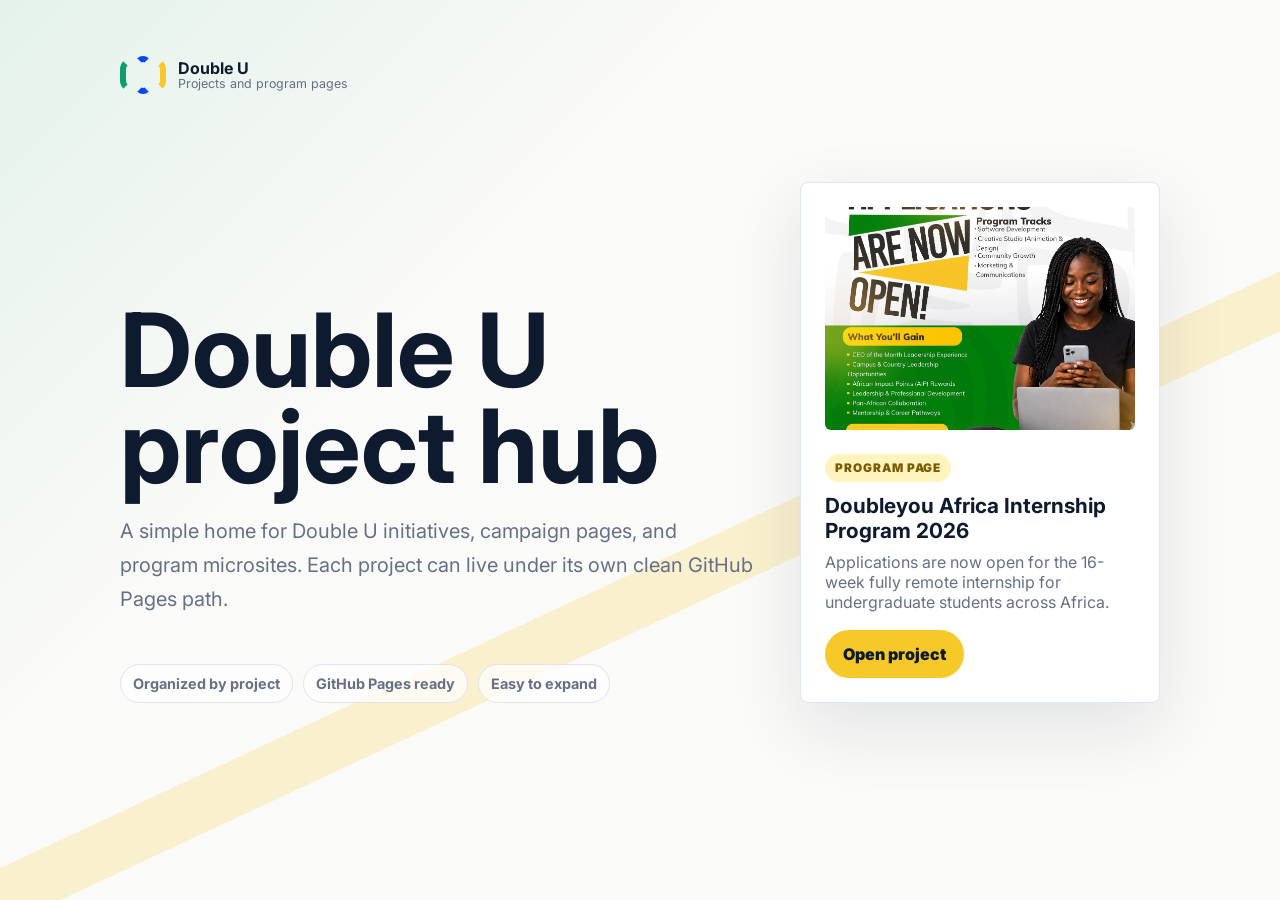
==== index.html @ 941894be "feat: build Doubleyou internship landing page" ====
<!DOCTYPE html>
<html lang="en">
  <head>
    <meta charset="UTF-8" />
    <meta name="viewport" content="width=device-width, initial-scale=1.0" />
    <title>Double U Projects | Doubleyou</title>
    <meta
      name="description"
      content="A clean project hub for Double U initiatives, programs, and landing pages."
    />
    <meta name="theme-color" content="#0E1B2E" />
    <link rel="preconnect" href="https://fonts.googleapis.com" />
    <link rel="preconnect" href="https://fonts.gstatic.com" crossorigin />
    <link
      href="https://fonts.googleapis.com/css2?family=Inter:wght@400;500;600;700;800;900&display=swap"
      rel="stylesheet"
    />
    <style>
      :root {
        --green: #0b9f6e;
        --gold: #f7c928;
        --navy: #0e1b2e;
        --muted: #667085;
        --warm: #fafaf8;
        --line: #dfe5ec;
        font-family: Inter, system-ui, -apple-system, BlinkMacSystemFont, "Segoe UI", sans-serif;
      }

      * { box-sizing: border-box; }
      body {
        margin: 0;
        min-height: 100vh;
        background:
          linear-gradient(135deg, rgba(11, 159, 110, 0.09), transparent 34%),
          linear-gradient(155deg, transparent 0 58%, rgba(247, 201, 40, 0.2) 58% 62%, transparent 62%),
          var(--warm);
        color: var(--navy);
      }
      main {
        width: min(1040px, calc(100% - 32px));
        margin: 0 auto;
        padding: 56px 0;
      }
      .brand {
        display: inline-flex;
        align-items: center;
        gap: 12px;
        margin-bottom: 88px;
        color: var(--navy);
        text-decoration: none;
      }
      .mark {
        position: relative;
        width: 46px;
        height: 38px;
      }
      .mark span {
        position: absolute;
        border: 6px solid transparent;
        border-radius: 999px;
      }
      .mark span:nth-child(1) { inset: 2px 23px 2px 0; border-left-color: var(--green); }
      .mark span:nth-child(2) { inset: 0 15px; border-top-color: #0047ff; border-bottom-color: #0047ff; }
      .mark span:nth-child(3) { inset: 2px 0 2px 23px; border-right-color: var(--gold); }
      .brand strong,
      .brand small { display: block; }
      .brand strong { line-height: 1; }
      .brand small { color: var(--muted); font-size: 0.78rem; }
      .hero {
        display: grid;
        grid-template-columns: minmax(0, 1fr) 360px;
        gap: 44px;
        align-items: end;
      }
      h1 {
        max-width: 760px;
        margin: 0 0 20px;
        font-size: clamp(3rem, 8vw, 6.8rem);
        line-height: 0.94;
        letter-spacing: 0;
      }
      .lead {
        max-width: 660px;
        margin: 0 0 34px;
        color: var(--muted);
        font-size: clamp(1.08rem, 2vw, 1.25rem);
        line-height: 1.7;
      }
      .project-card {
        display: block;
        padding: 24px;
        border: 1px solid var(--line);
        border-radius: 8px;
        background: #fff;
        color: inherit;
        text-decoration: none;
        box-shadow: 0 24px 70px rgba(14, 27, 46, 0.1);
        transition: transform 180ms ease, box-shadow 180ms ease;
      }
      .project-card:hover { transform: translateY(-4px); box-shadow: 0 30px 80px rgba(14, 27, 46, 0.14); }
      .project-card img {
        width: 100%;
        aspect-ratio: 1 / 0.72;
        object-fit: cover;
        border-radius: 6px;
        margin-bottom: 20px;
      }
      .tag {
        display: inline-flex;
        margin-bottom: 12px;
        padding: 7px 10px;
        border-radius: 999px;
        background: #fff4bd;
        color: #7a5b00;
        font-size: 0.74rem;
        font-weight: 900;
        letter-spacing: 0.08em;
        text-transform: uppercase;
      }
      h2 { margin: 0 0 8px; font-size: 1.3rem; line-height: 1.2; }
      .project-card p { margin: 0 0 18px; color: var(--muted); }
      .button {
        display: inline-flex;
        align-items: center;
        justify-content: center;
        min-height: 48px;
        padding: 13px 18px;
        border-radius: 999px;
        background: var(--gold);
        color: var(--navy);
        font-weight: 900;
      }
      .notes {
        display: flex;
        flex-wrap: wrap;
        gap: 10px;
        margin-top: 48px;
      }
      .notes span {
        padding: 10px 12px;
        border: 1px solid var(--line);
        border-radius: 999px;
        background: rgba(255, 255, 255, 0.72);
        color: var(--muted);
        font-size: 0.9rem;
        font-weight: 700;
      }
      @media (max-width: 820px) {
        main { padding: 32px 0 96px; }
        .brand { margin-bottom: 56px; }
        .hero { grid-template-columns: 1fr; }
      }
    </style>
  </head>
  <body>
    <main>
      <a class="brand" href="./" aria-label="Double U project hub">
        <span class="mark" aria-hidden="true"><span></span><span></span><span></span></span>
        <span>
          <strong>Double U</strong>
          <small>Projects and program pages</small>
        </span>
      </a>

      <section class="hero" aria-labelledby="page-title">
        <div>
          <h1 id="page-title">Double U project hub</h1>
          <p class="lead">
            A simple home for Double U initiatives, campaign pages, and program microsites. Each project can live under its own clean GitHub Pages path.
          </p>
          <div class="notes" aria-label="Site organization notes">
            <span>Organized by project</span>
            <span>GitHub Pages ready</span>
            <span>Easy to expand</span>
          </div>
        </div>

        <a class="project-card" href="africa-internship-program-2026/">
          <img src="assets/doubleyou-internship-flyer-optimized.jpg" alt="Doubleyou Africa Internship Program flyer preview" />
          <span class="tag">Program page</span>
          <h2>Doubleyou Africa Internship Program 2026</h2>
          <p>Applications are now open for the 16-week fully remote internship for undergraduate students across Africa.</p>
          <span class="button">Open project</span>
        </a>
      </section>
    </main>
  </body>
</html>
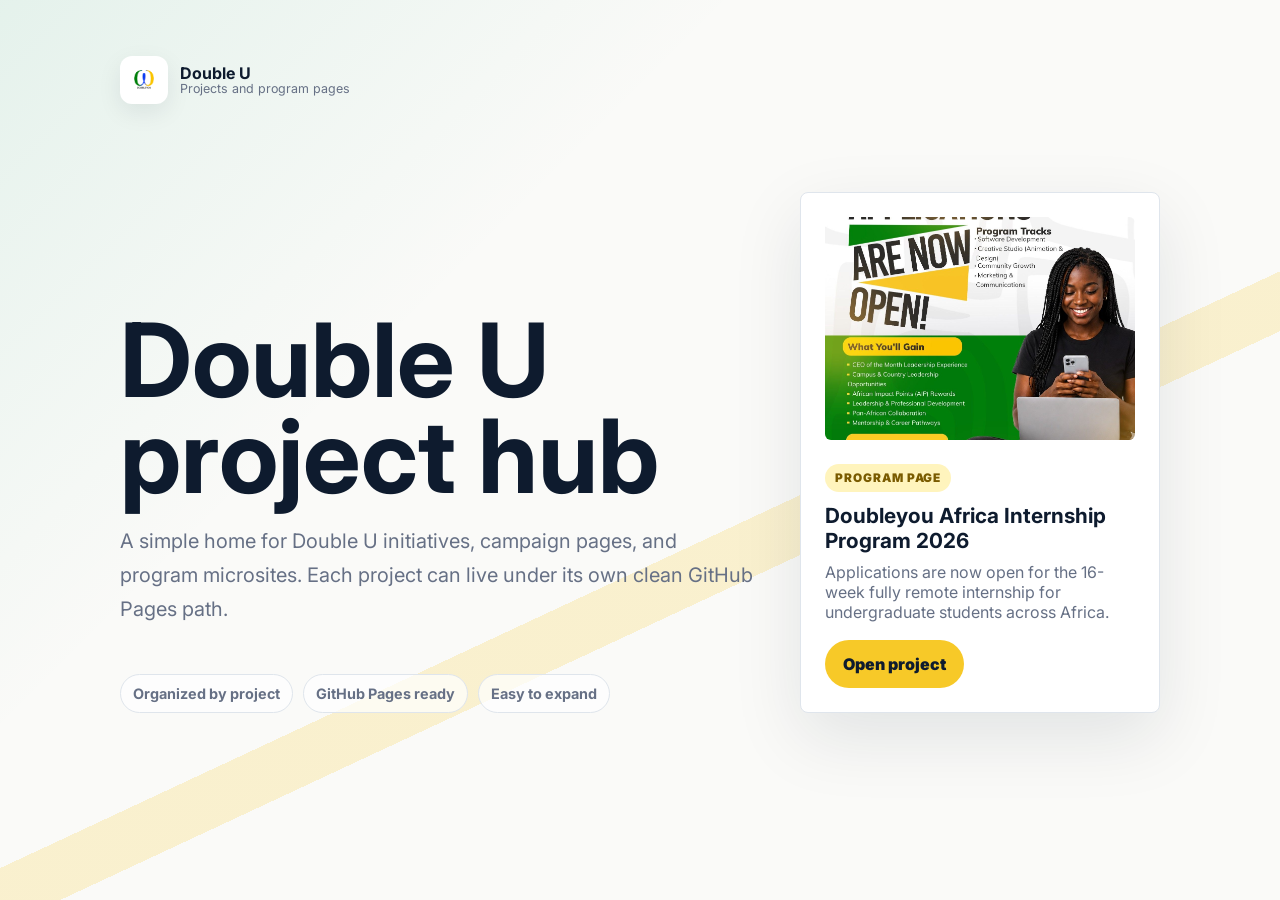
==== commit d0780cc6: "fix: use official Doubleyou logo" ====
--- a/index.html
+++ b/index.html
@@ -9,6 +9,8 @@
       content="A clean project hub for Double U initiatives, programs, and landing pages."
     />
     <meta name="theme-color" content="#0E1B2E" />
+    <link rel="icon" type="image/jpeg" href="assets/doubleyou-logo-official.jpg" />
+    <link rel="apple-touch-icon" href="assets/doubleyou-logo-official.jpg" />
     <link rel="preconnect" href="https://fonts.googleapis.com" />
     <link rel="preconnect" href="https://fonts.gstatic.com" crossorigin />
     <link
@@ -50,18 +52,14 @@
         text-decoration: none;
       }
       .mark {
-        position: relative;
-        width: 46px;
-        height: 38px;
+        width: 48px;
+        height: 48px;
+        object-fit: contain;
+        border-radius: 12px;
+        background: #fff;
+        padding: 4px;
+        box-shadow: 0 8px 24px rgba(14, 27, 46, 0.08);
       }
-      .mark span {
-        position: absolute;
-        border: 6px solid transparent;
-        border-radius: 999px;
-      }
-      .mark span:nth-child(1) { inset: 2px 23px 2px 0; border-left-color: var(--green); }
-      .mark span:nth-child(2) { inset: 0 15px; border-top-color: #0047ff; border-bottom-color: #0047ff; }
-      .mark span:nth-child(3) { inset: 2px 0 2px 23px; border-right-color: var(--gold); }
       .brand strong,
       .brand small { display: block; }
       .brand strong { line-height: 1; }
@@ -155,7 +153,7 @@
   <body>
     <main>
       <a class="brand" href="./" aria-label="Double U project hub">
-        <span class="mark" aria-hidden="true"><span></span><span></span><span></span></span>
+        <img class="mark" src="assets/doubleyou-logo-official.jpg" alt="" />
         <span>
           <strong>Double U</strong>
           <small>Projects and program pages</small>
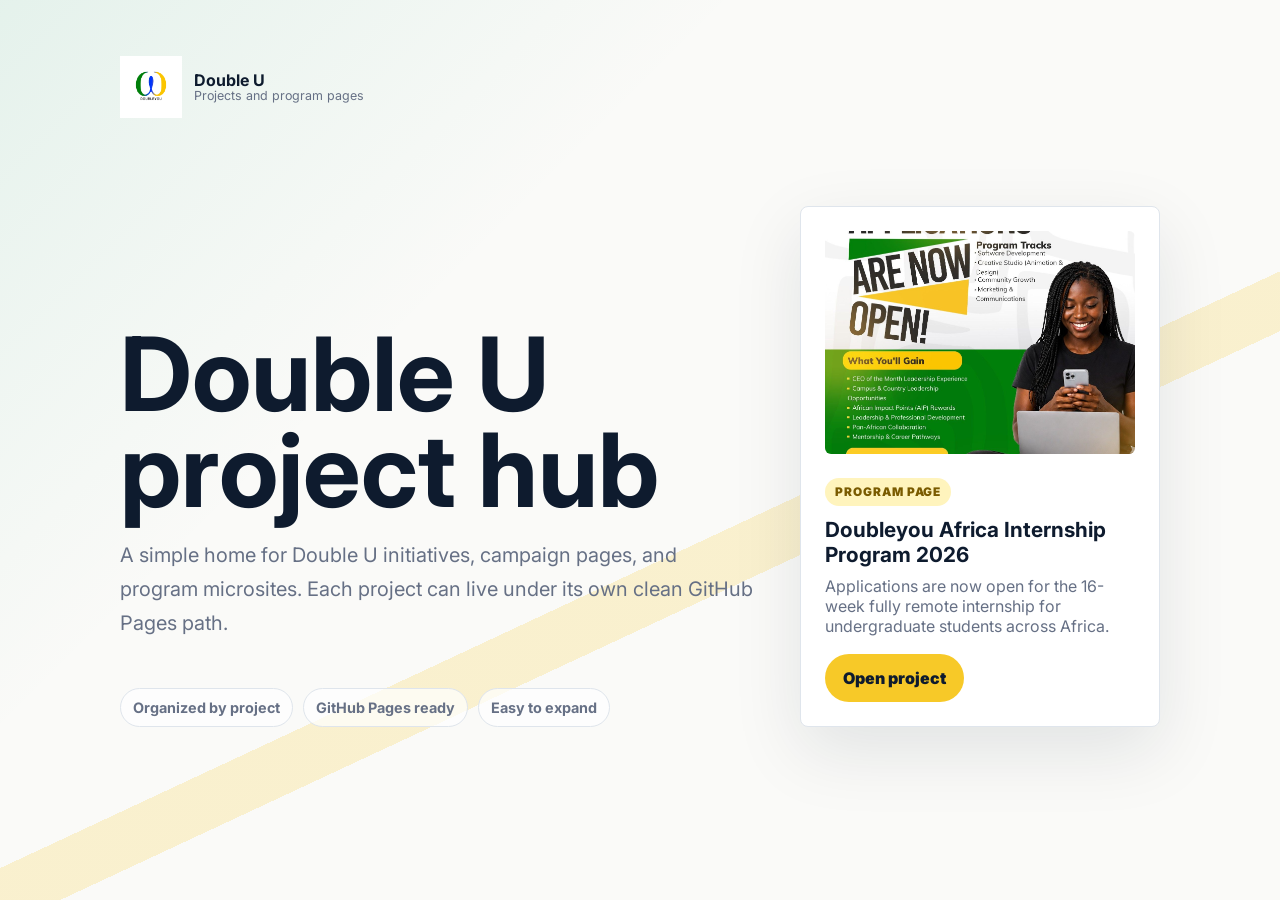
==== commit a449991e: "fix: improve logo visibility" ====
--- a/index.html
+++ b/index.html
@@ -52,13 +52,13 @@
         text-decoration: none;
       }
       .mark {
-        width: 48px;
-        height: 48px;
+        width: 62px;
+        height: 62px;
         object-fit: contain;
-        border-radius: 12px;
-        background: #fff;
-        padding: 4px;
-        box-shadow: 0 8px 24px rgba(14, 27, 46, 0.08);
+        border-radius: 0;
+        background: transparent;
+        padding: 0;
+        box-shadow: none;
       }
       .brand strong,
       .brand small { display: block; }
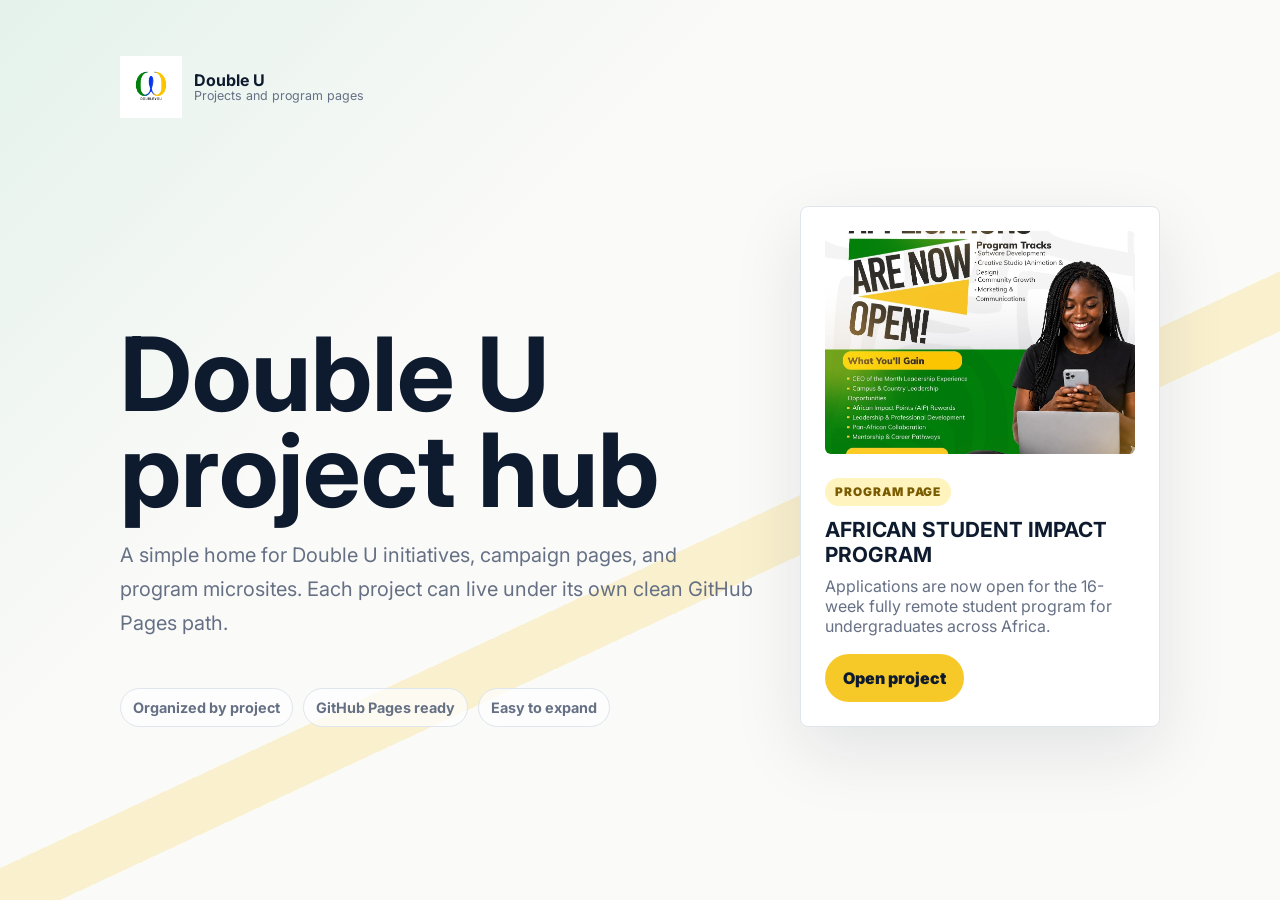
==== commit a72a35d7: "fix: rename program and use Google Form" ====
--- a/index.html
+++ b/index.html
@@ -174,10 +174,10 @@
         </div>
 
         <a class="project-card" href="africa-internship-program-2026/">
-          <img src="assets/doubleyou-internship-flyer-optimized.jpg" alt="Doubleyou Africa Internship Program flyer preview" />
+          <img src="assets/doubleyou-internship-flyer-optimized.jpg" alt="AFRICAN STUDENT IMPACT PROGRAM flyer preview" />
           <span class="tag">Program page</span>
-          <h2>Doubleyou Africa Internship Program 2026</h2>
-          <p>Applications are now open for the 16-week fully remote internship for undergraduate students across Africa.</p>
+          <h2>AFRICAN STUDENT IMPACT PROGRAM</h2>
+          <p>Applications are now open for the 16-week fully remote student program for undergraduates across Africa.</p>
           <span class="button">Open project</span>
         </a>
       </section>
